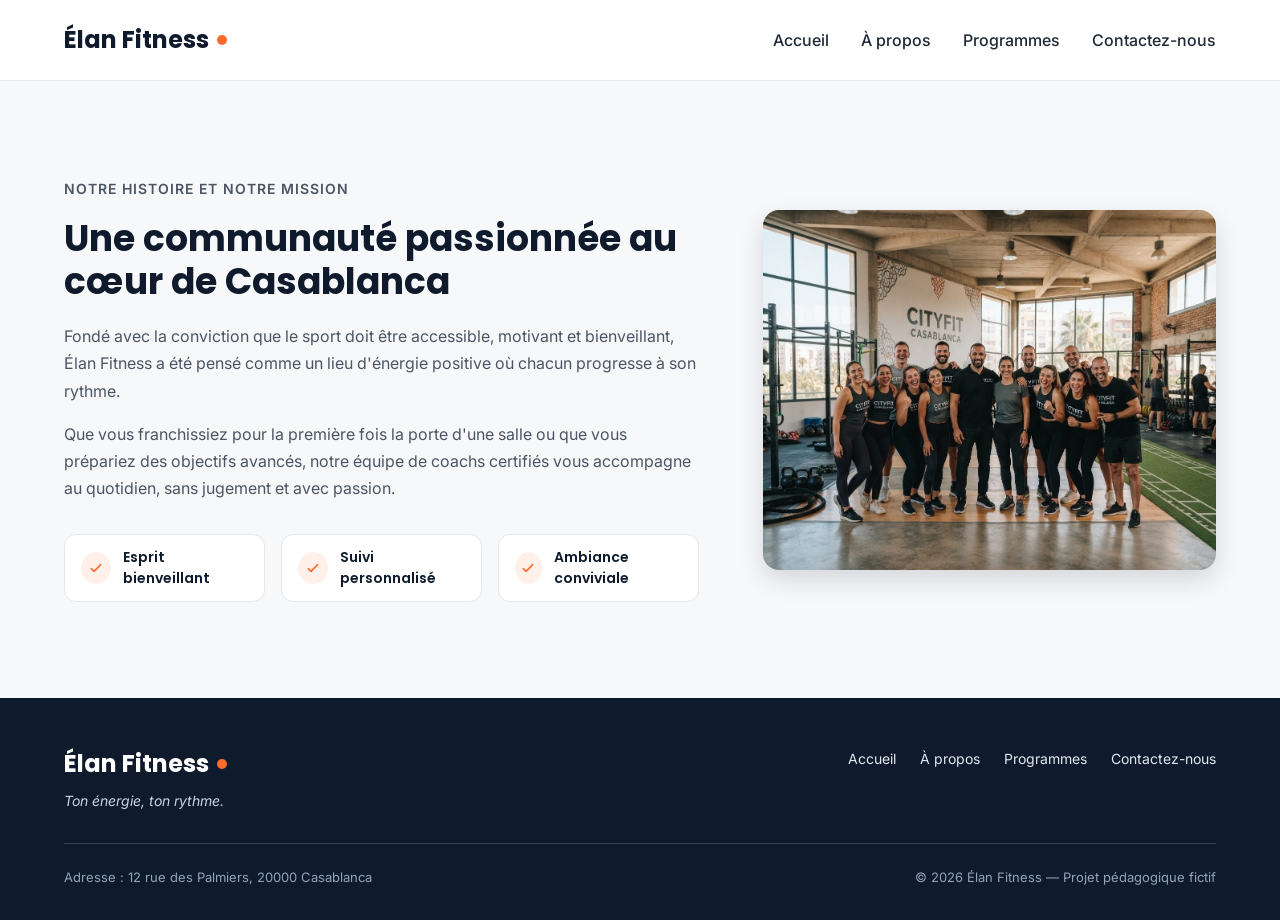
==== about.html @ c6769c5e "devided the pages and aded a contact page" ====
<!DOCTYPE html>
<html lang="fr">
<head>
  <meta charset="UTF-8">
  <meta name="viewport" content="width=device-width, initial-scale=1">
  <meta name="description" content="Élan Fitness, salle de sport à Casablanca : musculation, yoga, cardio et boxe fitness avec des coachs diplômés. Réservez votre cours d'essai gratuit.">
  <title>Élan Fitness | Salle de sport à Casablanca</title>

  <link rel="preconnect" href="https://fonts.googleapis.com">
  <link rel="preconnect" href="https://fonts.gstatic.com" crossorigin>
  <link href="https://fonts.googleapis.com/css2?family=Inter:wght@400;500;600&family=Poppins:wght@600;700;800&display=swap" rel="stylesheet">

  <link rel="stylesheet" href="style.css">
</head>

<body>

  <header class="en-tete">
    <div class="conteneur en-tete-contenu">
      <a href="#accueil" class="logo">Élan Fitness</a>

      <nav aria-label="Navigation principale">
        <ul class="menu">
          <li><a href="index.html">Accueil</a></li>
          <li><a href="about.html">À propos</a></li>
          <li><a href="program.html">Programmes</a></li>
          <li><a href="contact.html">Contactez-nous</a></li>
        </ul>
      </nav>
    </div>
  </header>

  <main>

    <section id="a-propos" class="section">
      <div class="conteneur apropos-contenu">

        <div class="apropos-texte">
          <p class="sur-titre">Notre histoire et notre mission</p>
          <h2>Une communauté passionnée au cœur de Casablanca</h2>
          <p>
            Fondé avec la conviction que le sport doit être accessible, motivant et bienveillant,
            Élan Fitness a été pensé comme un lieu d'énergie positive où chacun progresse à son rythme.
          </p>
          <p>
            Que vous franchissiez pour la première fois la porte d'une salle ou que vous prépariez des
            objectifs avancés, notre équipe de coachs certifiés vous accompagne au quotidien, sans
            jugement et avec passion.
          </p>

          <ul class="valeurs">
            <li class="valeur">
              <div class="icone icone-petite"><img src="img/icone-check.svg" alt=""></div>
              <span>Esprit bienveillant</span>
            </li>
            <li class="valeur">
              <div class="icone icone-petite"><img src="img/icone-check.svg" alt=""></div>
              <span>Suivi personnalisé</span>
            </li>
            <li class="valeur">
              <div class="icone icone-petite"><img src="img/icone-check.svg" alt=""></div>
              <span>Ambiance conviviale</span>
            </li>
          </ul>
        </div>

        <img class="apropos-image" src="img/equipe.jpg" alt="L'équipe de coachs d'Élan Fitness réunie dans la salle">

      </div>
    </section>

  </main>

  <footer class="pied-de-page">
    <div class="conteneur">

      <div class="pied-haut">
        <div>
          <p class="logo logo-clair">Élan Fitness</p>
          <p class="slogan">Ton énergie, ton rythme.</p>
        </div>

        <nav aria-label="Navigation du pied de page">
          <ul class="menu menu-pied">
            <li><a href="index.html">Accueil</a></li>
            <li><a href="about.html">À propos</a></li>
            <li><a href="program.html">Programmes</a></li>
            <li><a href="contact.html">Contactez-nous</a></li>
          </ul>
        </nav>
      </div>

      <div class="pied-bas">
        <p>Adresse : 12 rue des Palmiers, 20000 Casablanca</p>
        <p>&copy; 2026 Élan Fitness — Projet pédagogique fictif</p>
      </div>

    </div>
  </footer>

</body>
</html>
---- style.css ----
* {
  box-sizing: border-box;
  margin: 0;
  padding: 0;
}

html {
  scroll-behavior: smooth;
}

body {
  font-family: 'Inter', Arial, sans-serif;
  font-size: 16px;
  line-height: 1.5;
  color: #1F2937;
  background-color: #F7F8FA;
}

h1, h2, h3, h4 {
  font-family: 'Poppins', Arial, sans-serif;
  color: #0F1B2D;
}

a {
  color: inherit;
  text-decoration: none;
}

ul {
  list-style: none;
}

img {
  display: block;
  max-width: 100%;
}

a:focus-visible,
button:focus-visible {
  outline: 3px solid #FF6B2C;
  outline-offset: 2px;
}

.conteneur {
  width: 100%;
  max-width: 1200px;
  margin: 0 auto;
  padding: 0 24px;
}

.section {
  padding: 96px 0;
}

.section-blanche {
  background-color: #FFFFFF;
  border-top: 1px solid #E5E7EB;
  border-bottom: 1px solid #E5E7EB;
}

.section-titre {
  max-width: 640px;
  margin: 0 auto 64px;
  text-align: center;
}

.section-titre h2 {
  font-size: 32px;
  margin-bottom: 16px;
}

.section-titre h3 {
  font-size: 26px;
  margin-bottom: 12px;
}

.section-titre p {
  color: #4B5563;
}

.sur-titre {
  font-size: 14px;
  font-weight: 600;
  color: #FF6B2C;
  text-transform: uppercase;
  letter-spacing: 1px;
  margin-bottom: 12px;
}

.bouton {
  display: inline-block;
  padding: 14px 28px;
  border-radius: 8px;
  font-size: 16px;
  font-weight: 600;
  text-align: center;
  cursor: pointer;
}

.bouton-principal {
  background-color: #FF6B2C;
  border: 1px solid #FF6B2C;
  color: #FFFFFF;
}

.bouton-principal:hover {
  background-color: #F05817;
}

.bouton-secondaire {
  background-color: #FFFFFF;
  border: 1px solid #0F1B2D;
  color: #0F1B2D;
}

.bouton-secondaire:hover {
  background-color: #F3F4F6;
}

.cartes {
  display: flex;
  gap: 24px;
}

.carte {
  flex: 1;
  background-color: #FFFFFF;
  border: 1px solid #E5E7EB;
  border-radius: 12px;
  box-shadow: 0 1px 3px rgba(15, 27, 45, 0.08);
}

.icone {
  width: 48px;
  height: 48px;
  background-color: #FFF0EA;
  border-radius: 8px;
  display: flex;
  align-items: center;
  justify-content: center;
}

.icone img {
  width: 24px;
  height: 24px;
}

.icone-petite {
  width: 32px;
  height: 32px;
  border-radius: 50%;
}

.icone-petite img {
  width: 16px;
  height: 16px;
}

.en-tete {
  position: sticky;
  top: 0;
  z-index: 10;
  background-color: #FFFFFF;
  border-bottom: 1px solid #E5E7EB;
}

.en-tete-contenu {
  height: 80px;
  display: flex;
  align-items: center;
  justify-content: space-between;
}

.logo {
  display: flex;
  align-items: center;
  font-family: 'Poppins', Arial, sans-serif;
  font-size: 24px;
  font-weight: 700;
  color: #0F1B2D;
}

.logo::after {
  content: "";
  width: 10px;
  height: 10px;
  margin-left: 8px;
  background-color: #FF6B2C;
  border-radius: 50%;
}

.menu {
  display: flex;
  gap: 32px;
}

.menu a {
  font-weight: 500;
  padding-bottom: 4px;
  border-bottom: 2px solid transparent;
}

.menu a:hover {
  color: #FF6B2C;
}

.menu .lien-actif {
  color: #FF6B2C;
  font-weight: 600;
  border-bottom-color: #FF6B2C;
}

.hero {
  padding: 64px 0 96px;
}

.hero-contenu {
  display: flex;
  align-items: center;
  gap: 32px;
}

.hero-texte {
  flex: 7;
}

.hero-texte h1 {
  font-size: 48px;
  font-weight: 800;
  line-height: 1.2;
  margin-bottom: 24px;
}

.hero-description {
  max-width: 520px;
  font-size: 18px;
  line-height: 1.6;
  color: #4B5563;
  margin-bottom: 32px;
}

.boutons {
  display: flex;
  flex-wrap: wrap;
  gap: 16px;
}

.hero-image {
  flex: 5;
  min-width: 0;
  height: 400px;
  object-fit: cover;
  border-radius: 16px;
  border: 1px solid #E5E7EB;
  box-shadow: 0 10px 25px rgba(15, 27, 45, 0.15);
}

.chiffres {
  display: flex;
  margin-top: 64px;
  padding: 32px;
  background-color: #FFFFFF;
  border: 1px solid #E5E7EB;
  border-radius: 12px;
  box-shadow: 0 1px 3px rgba(15, 27, 45, 0.08);
}

.chiffre {
  flex: 1;
  text-align: center;
  font-weight: 500;
  color: #0F1B2D;
}

.chiffre + .chiffre {
  border-left: 1px solid #E5E7EB;
}

.chiffre-nombre {
  font-family: 'Poppins', Arial, sans-serif;
  font-size: 36px;
  font-weight: 800;
  color: #FF6B2C;
}

.carte-avantage {
  padding: 24px;
  background-color: #F7F8FA;
  box-shadow: none;
}

.carte-avantage .icone {
  margin-bottom: 20px;
}

.carte-avantage h3 {
  font-size: 20px;
  margin-bottom: 8px;
}

.carte-avantage p {
  color: #4B5563;
  line-height: 1.6;
}

.apropos-contenu {
  display: flex;
  align-items: center;
  gap: 64px;
}

.apropos-texte {
  flex: 7;
}

.apropos-texte h2 {
  font-size: 36px;
  line-height: 1.2;
  margin-bottom: 20px;
}

.apropos-texte p {
  color: #4B5563;
  line-height: 1.7;
  margin-bottom: 16px;
}

.valeurs {
  display: flex;
  gap: 16px;
  margin-top: 32px;
}

.valeur {
  flex: 1;
  display: flex;
  align-items: center;
  gap: 12px;
  padding: 12px 16px;
  background-color: #FFFFFF;
  border: 1px solid #E5E7EB;
  border-radius: 12px;
  font-family: 'Poppins', Arial, sans-serif;
  font-size: 14px;
  font-weight: 600;
  color: #0F1B2D;
}

.apropos-image {
  flex: 5;
  min-width: 0;
  height: 360px;
  object-fit: cover;
  border-radius: 16px;
  box-shadow: 0 10px 25px rgba(15, 27, 45, 0.15);
}

.carte-programme {
  display: flex;
  flex-direction: column;
  overflow: hidden;
}

.carte-programme > img {
  width: 100%;
  height: 200px;
  object-fit: cover;
}

.programme-corps {
  flex: 1;
  display: flex;
  flex-direction: column;
  padding: 20px;
}

.programme-corps h3 {
  font-size: 20px;
  margin-bottom: 8px;
}

.programme-corps p {
  font-size: 15px;
  color: #4B5563;
}

.etiquette {
  align-self: flex-start;
  padding: 4px 10px;
  margin-bottom: 12px;
  border-radius: 6px;
  font-size: 12px;
  font-weight: 600;
}

.etiquette-orange {
  background-color: #FFEDE5;
  color: #C2410C;
}

.etiquette-bleue {
  background-color: #DBEAFE;
  color: #1D4ED8;
}

.etiquette-verte {
  background-color: #D1FAE5;
  color: #047857;
}

.programme-corps .duree {
  display: flex;
  align-items: center;
  gap: 8px;
  margin-top: auto;
  padding-top: 16px;
  border-top: 1px solid #E5E7EB;
  font-size: 13px;
  font-weight: 600;
  color: #0F1B2D;
}

.programme-corps h3 + p {
  margin-bottom: 16px;
}

.duree img {
  width: 16px;
  height: 16px;
}

.formules {
  margin-top: 96px;
}

.formule {
  position: relative;
  display: flex;
  flex-direction: column;
  padding: 28px;
}

.formule h4 {
  font-size: 20px;
}

.prix {
  margin: 8px 0 16px;
  font-family: 'Poppins', Arial, sans-serif;
  font-size: 30px;
  font-weight: 800;
  color: #FF6B2C;
}

.prix span {
  font-family: 'Inter', Arial, sans-serif;
  font-size: 16px;
  font-weight: 500;
  color: #4B5563;
}

.prix-note {
  margin: -8px 0 16px;
  font-size: 13px;
  color: #4B5563;
}

.formule-liste {
  flex: 1;
  margin-bottom: 24px;
}

.formule-liste li {
  padding-left: 28px;
  margin-bottom: 12px;
  font-size: 15px;
  background-image: url('img/icone-check.svg');
  background-repeat: no-repeat;
  background-position: left center;
  background-size: 16px;
}

.formule .bouton {
  display: block;
}

.formule-populaire {
  border: 2px solid #FF6B2C;
  box-shadow: 0 10px 25px rgba(255, 107, 44, 0.2);
}

.badge-populaire {
  position: absolute;
  top: -14px;
  left: 50%;
  transform: translateX(-50%);
  padding: 4px 14px;
  background-color: #FF6B2C;
  border-radius: 999px;
  font-size: 12px;
  font-weight: 700;
  text-transform: uppercase;
  color: #FFFFFF;
}

.pied-de-page {
  padding: 48px 0 32px;
  background-color: #0F1B2D;
  color: #FFFFFF;
}

.pied-haut {
  display: flex;
  justify-content: space-between;
  align-items: flex-start;
  padding-bottom: 32px;
  border-bottom: 1px solid rgba(255, 255, 255, 0.15);
}

.logo-clair {
  color: #FFFFFF;
}

.slogan {
  margin-top: 8px;
  font-size: 14px;
  font-style: italic;
  color: #CBD5E1;
}

.menu-pied {
  gap: 24px;
}

.menu-pied a {
  font-size: 14px;
  font-weight: 400;
  color: #E2E8F0;
}

.pied-bas {
  display: flex;
  justify-content: space-between;
  margin-top: 24px;
  font-size: 13px;
  color: #94A3B8;
}
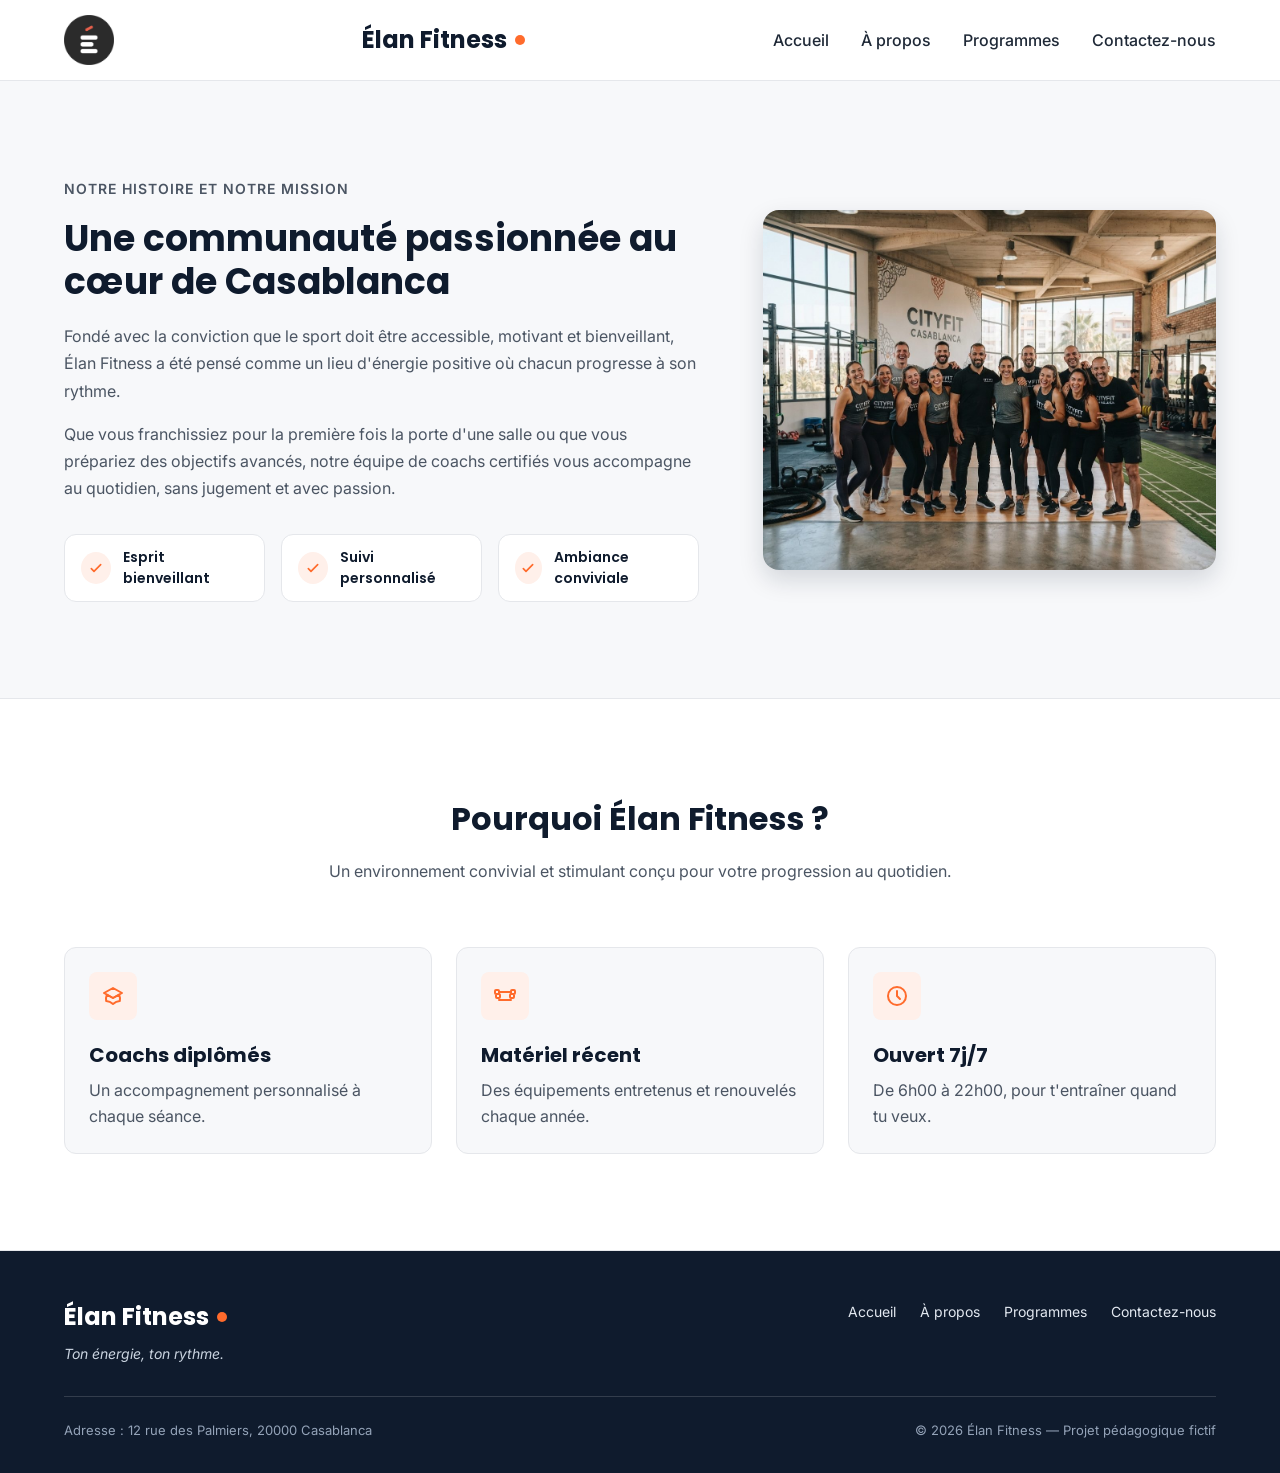
==== commit 8801e6e1: "added favicon and logo" ====
--- a/about.html
+++ b/about.html
@@ -4,6 +4,7 @@
   <meta charset="UTF-8">
   <meta name="viewport" content="width=device-width, initial-scale=1">
   <meta name="description" content="Élan Fitness, salle de sport à Casablanca : musculation, yoga, cardio et boxe fitness avec des coachs diplômés. Réservez votre cours d'essai gratuit.">
+  <link rel="icon" type="image/jpg" href="img/logo.png">
   <title>Élan Fitness | Salle de sport à Casablanca</title>
 
   <link rel="preconnect" href="https://fonts.googleapis.com">
@@ -17,6 +18,7 @@
 
   <header class="en-tete">
     <div class="conteneur en-tete-contenu">
+      <img id="khan" src="img/logo.png" alt="logo">
       <a href="#accueil" class="logo">Élan Fitness</a>
 
       <nav aria-label="Navigation principale">
@@ -69,6 +71,37 @@
       </div>
     </section>
 
+    <section class="section section-blanche">
+      <div class="conteneur">
+
+        <div class="section-titre">
+          <h2>Pourquoi Élan Fitness ?</h2>
+          <p>Un environnement convivial et stimulant conçu pour votre progression au quotidien.</p>
+        </div>
+
+        <div class="cartes">
+          <article class="carte carte-avantage">
+            <div class="icone"><img src="img/icone-coach.svg" alt=""></div>
+            <h3>Coachs diplômés</h3>
+            <p>Un accompagnement personnalisé à chaque séance.</p>
+          </article>
+
+          <article class="carte carte-avantage">
+            <div class="icone"><img src="img/icone-materiel.svg" alt=""></div>
+            <h3>Matériel récent</h3>
+            <p>Des équipements entretenus et renouvelés chaque année.</p>
+          </article>
+
+          <article class="carte carte-avantage">
+            <div class="icone"><img src="img/icone-horloge.svg" alt=""></div>
+            <h3>Ouvert 7j/7</h3>
+            <p>De 6h00 à 22h00, pour t'entraîner quand tu veux.</p>
+          </article>
+        </div>
+
+      </div>
+    </section>
+
   </main>
 
   <footer class="pied-de-page">
--- a/style.css
+++ b/style.css
@@ -544,4 +544,90 @@
   margin-top: 24px;
   font-size: 13px;
   color: #94A3B8;
+}
+
+.contact-container{
+  height: 100vh;
+  display: flex;
+  align-items: center;
+  justify-content: space-evenly;
+}
+
+.contact-left{
+  display: flex;
+  flex-direction: column;
+  align-items: start;
+  gap: 20px;
+}
+
+.contact-left-title h2{
+  font-weight: 600;
+  color: #0F1B2D;
+  font-size: 40px;
+  margin-bottom: 5px;
+}
+
+.contact-left-title hr{
+  border: none;
+  width: 350px;
+  height: 5px;
+  background-color: #FF6B2C;
+  border-radius: 10px;
+  margin-bottom: 20px;
+}
+
+.contact-input{
+  width: 400px;
+  height: 50px;
+  border: none;
+  outline: none;
+  padding-left: 25px;
+  font-weight: 500;
+  color: #666;
+  border-radius: 8px;
+}
+
+.contact-left textarea{
+  height: 140px;
+  width: 400px;
+  padding-top: 15px;
+  border-radius: 8px;
+}
+
+.contact-input:focus{
+  border: 2px solid #FF6B2C;
+}
+
+.contact-input::placeholder{
+  color: #666;
+}
+
+.contact-left button{
+  background-color:#FF6B2C ;
+  color: #FFFFFF;
+  display: inline-block;
+  padding: 14px 28px;
+  border-radius: 8px;
+  font-size: 16px;
+  font-weight: 600;
+  text-align: center;
+  cursor: pointer;
+  border: none;
+}
+
+.contact-left button:hover{
+  background-color: #F05817;
+}
+
+.contact-container{
+  display: flex;
+  justify-content: center;
+  align-items: center;
+}
+#id{
+  height: 200px;
+  padding: 0px 25px 143px;
+}
+#khan{
+  width: 50px;
 }
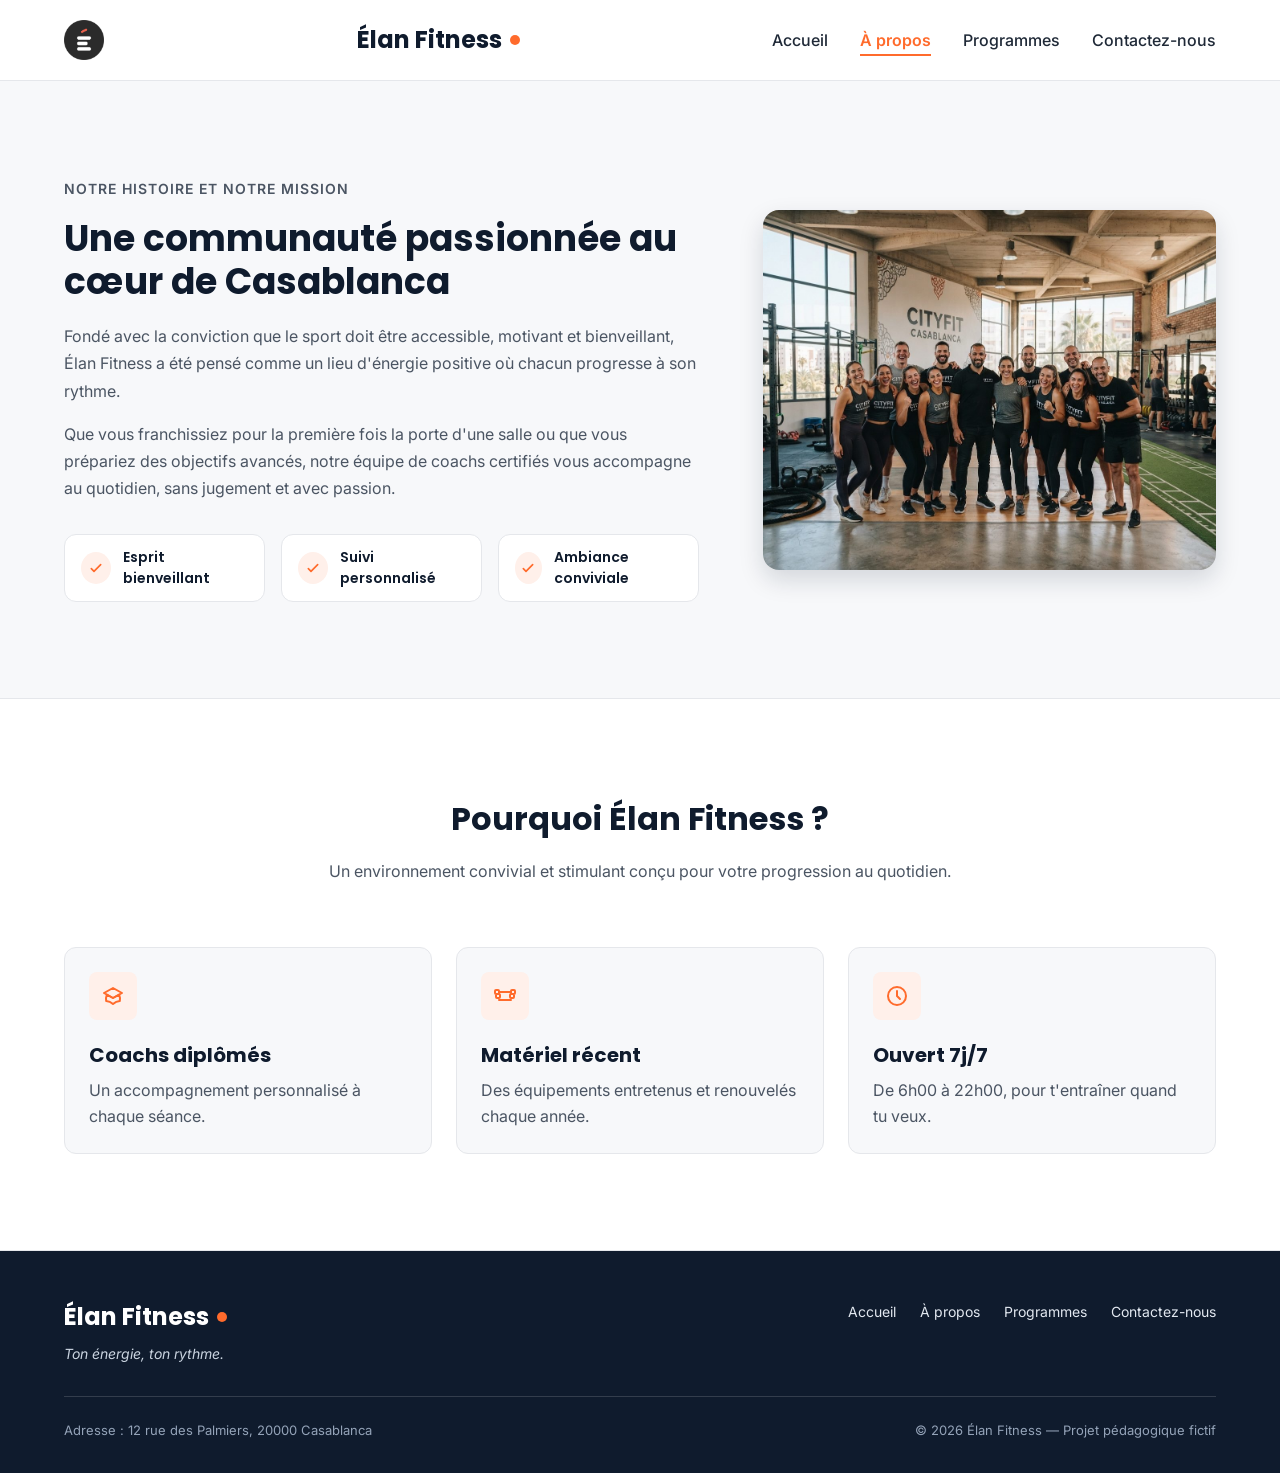
==== commit 68173629: "added some details" ====
--- a/about.html
+++ b/about.html
@@ -24,7 +24,7 @@
       <nav aria-label="Navigation principale">
         <ul class="menu">
           <li><a href="index.html">Accueil</a></li>
-          <li><a href="about.html">À propos</a></li>
+          <li><a href="about.html" class="lien-actif">À propos</a></li>
           <li><a href="program.html">Programmes</a></li>
           <li><a href="contact.html">Contactez-nous</a></li>
         </ul>
--- a/style.css
+++ b/style.css
@@ -629,5 +629,5 @@
   padding: 0px 25px 143px;
 }
 #khan{
-  width: 50px;
-}+  width: 40px;
+}
